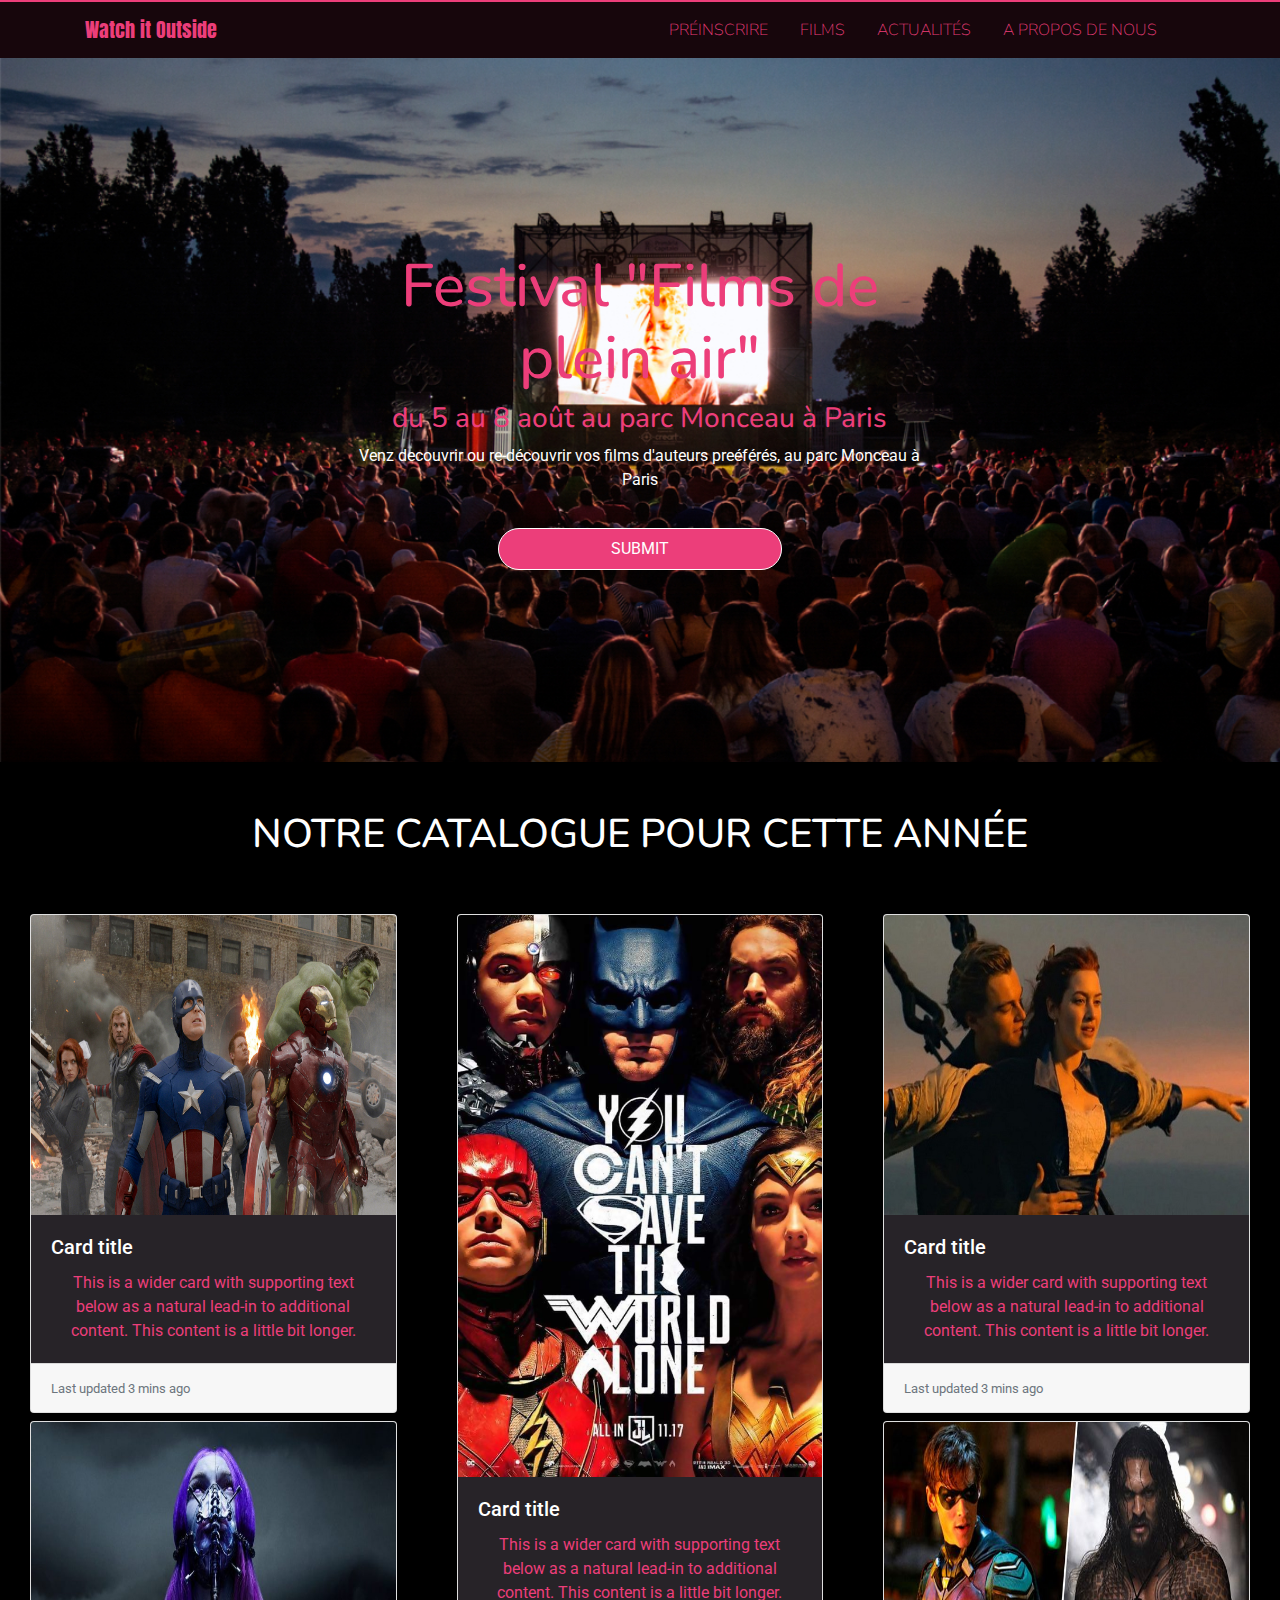
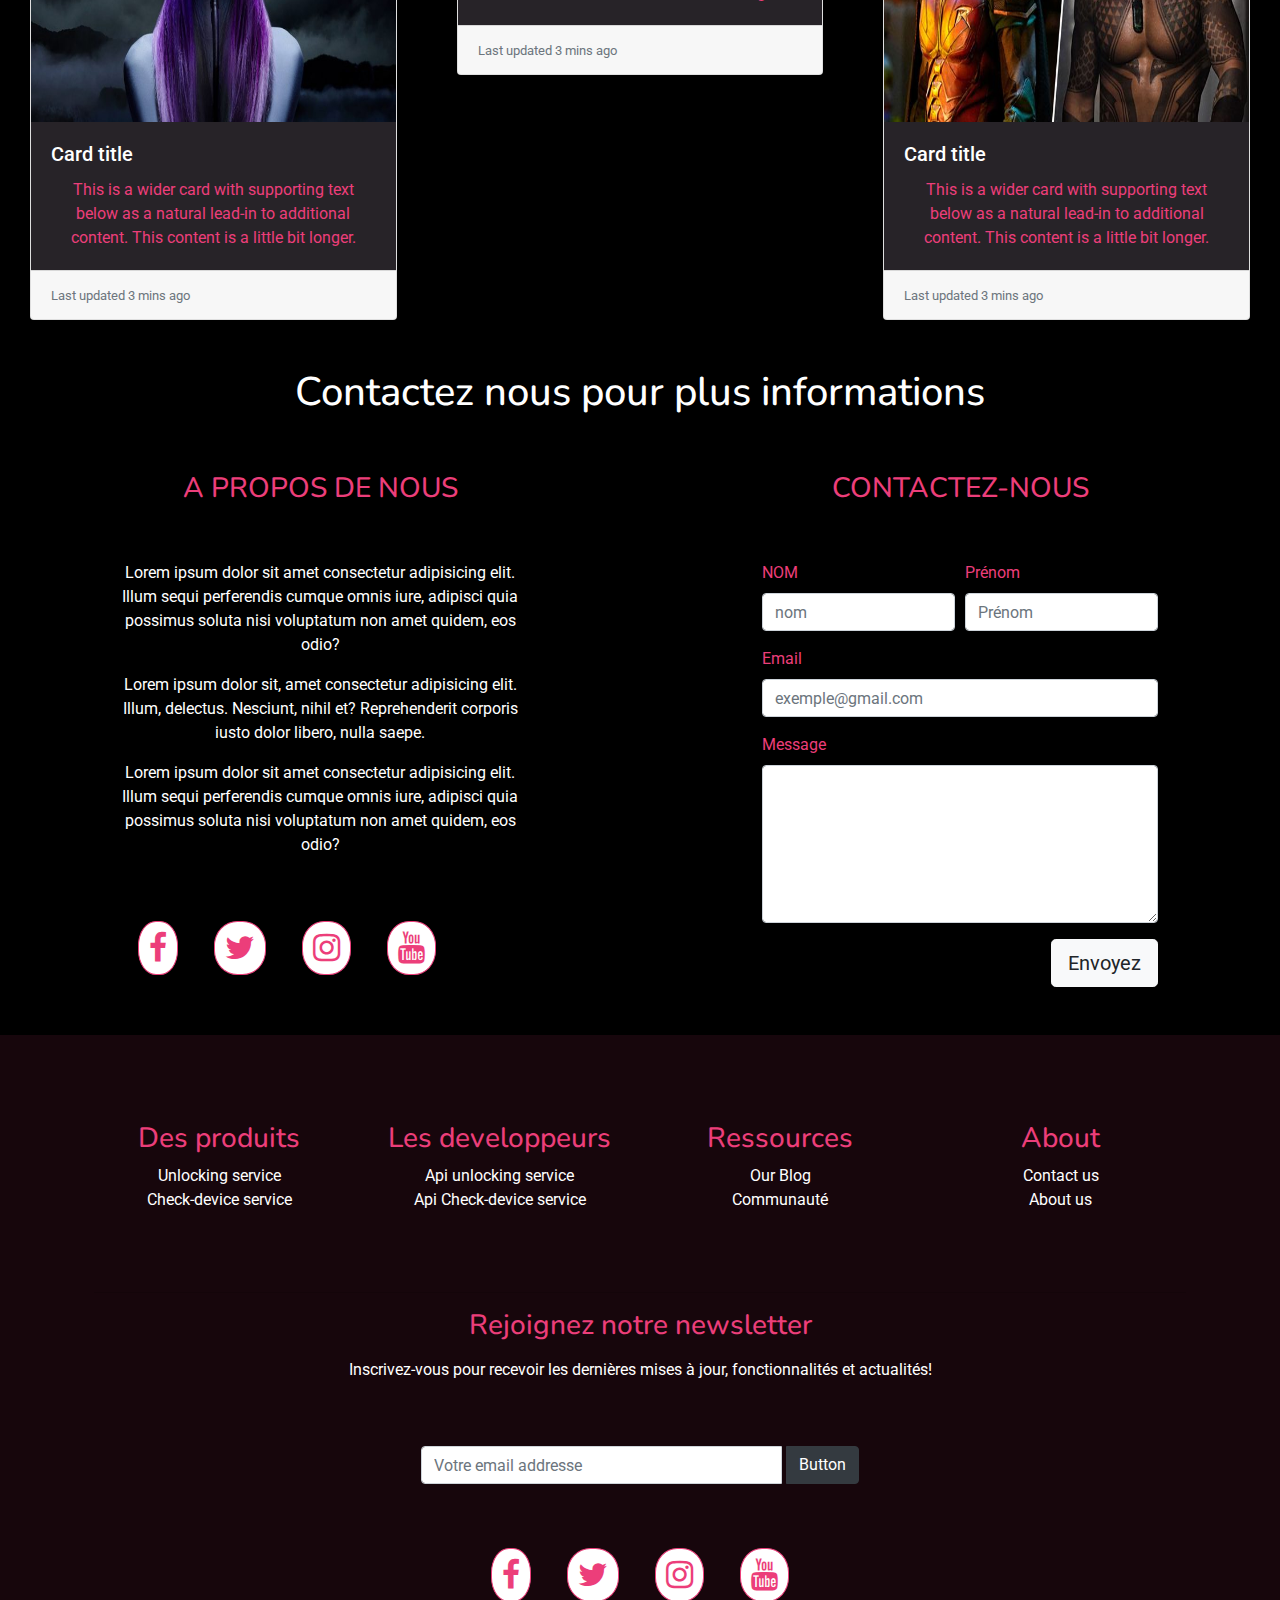
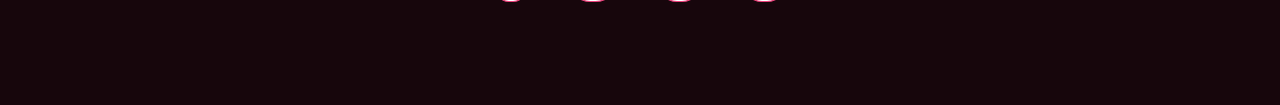
==== index.html @ cbacb04c "first commit" ====
<!DOCTYPE html>
<html lang="fr">

<head>
    <meta charset="UTF-8">
    <meta name="viewport" content="width=device-width, initial-scale=1.0">
    <meta http-equiv="X-UA-Compatible" content="ie=edge">

    <link rel="stylesheet" href="./assets/css.css">

    <link rel="stylesheet" href="https://stackpath.bootstrapcdn.com/font-awesome/4.7.0/css/font-awesome.min.css">

    <link rel="stylesheet" href="https://stackpath.bootstrapcdn.com/bootstrap/4.3.1/css/bootstrap.min.css"
        integrity="sha384-ggOyR0iXCbMQv3Xipma34MD+dH/1fQ784/j6cY/iJTQUOhcWr7x9JvoRxT2MZw1T" crossorigin="anonymous">

    <link href="https://fonts.googleapis.com/css?family=Anton|Nunito|Roboto&display=swap" rel="stylesheet">

    <title>Watch it Outside : Accueil </title>
</head>

<body>
    <header>
        <nav class="navbar navbar-expand-lg">
            <div class="container">
                <div class="row col-md-12 ">
                    <a class="navbar-brand logo" href="/web/index.html">Watch it Outside</a>
                    <button class="navbar-toggler" type="button" data-toggle="collapse"
                        data-target="#navbarSupportedContent" aria-controls="navbarSupportedContent"
                        aria-expanded="false" aria-label="Toggle navigation">
                        <span><i class='fa p-2 fa-bars'></i></span>
                    </button>

                    <div class="collapse navbar-collapse" id="navbarSupportedContent">
                        <ul class="navbar-nav mr-auto">

                        </ul>
                        <div class="my-2 my-lg-0">
                            <ul class="navbar-nav">
                                <li class="nav-item active mr-3">
                                    <a class="nav-link link-hover" href="./register.html">PRÉINSCRIRE</a>
                                </li>
                                <li class="nav-item active mr-3">
                                    <a class="nav-link" href="#films">FILMS</a>
                                </li>

                                <li class="nav-item active mr-3">
                                    <a class="nav-link" href="./news.html">ACTUALITÉS</a>
                                </li>
                                <li class="nav-item active">
                                    <a class="nav-link" href="#us">A PROPOS DE NOUS</a>
                                </li>
                            </ul>
                        </div>
                    </div>
                </div>
            </div>
        </nav>
    </header>
    <section id='carousel'>
        <div class="container">
            <div class="row">
                <div class="col-md-2"></div>
                <div class="col-md-8">
                    <h1 class="title">Festival "Films de plein air"</h1>
                    <h3>du 5 au 8 août au parc Monceau à Paris</h3>
                    <p>Venz decouvrir ou re-découvrir vos films d'auteurs preéférés, au parc Monceau à Paris </p>
                    <form action="./register.html">
                        <button type="submit" class=" p-2 button">SUBMIT</button>
                    </form>
                </div>
                <div class="col-md-2"></div>
            </div>
        </div>
    </section>

    <section id='films'>
        <div class="container-fluid">
            <div class="row pt-5 pb-5">
                <div class="col-md-12 head">
                    <h1>NOTRE CATALOGUE POUR CETTE ANNÉE</h1>
                </div>
            </div>
            <div class="row">
                <div class="col-md-4">

                    <div class="col-md-12 mx-auto mb-2">
                        <div class="card">
                            <img src="./assets/img/films/avengers_001.jpg" class="card-img-top image" alt="...">
                            <div class="card-body">
                                <h5 class="card-title">Card title</h5>
                                <p class="card-text">This is a wider card with supporting text below as a natural
                                    lead-in to
                                    additional content. This content is a little bit longer.</p>
                            </div>
                            <div class="card-footer">
                                <small class="text-muted">Last updated 3 mins ago</small>
                            </div>
                        </div>
                    </div>
                    <div class="col-md-12 mx-auto">
                        <div class="card">
                            <img src="./assets/img/films/filmsNetflixseries-1.jpg" class="card-img-top image" alt="...">
                            <div class="card-body">
                                <h5 class="card-title">Card title</h5>
                                <p class="card-text">This is a wider card with supporting text below as a natural
                                    lead-in to
                                    additional content. This content is a little bit longer.</p>
                            </div>
                            <div class="card-footer">
                                <small class="text-muted">Last updated 3 mins ago</small>
                            </div>
                        </div>
                    </div>
                </div>
                <div class="col-md-4">
                    <div class="col-md-12 mx-auto ">
                        <div class="card">
                            <img src="./assets/img/films/justice-league-.jpg" class="card-img-top" alt="...">
                            <div class="card-body">
                                <h5 class="card-title">Card title</h5>
                                <p class="card-text">This is a wider card with supporting text below as a natural
                                    lead-in to
                                    additional content. This content is a little bit longer.</p>
                            </div>
                            <div class="card-footer">
                                <small class="text-muted">Last updated 3 mins ago</small>
                            </div>
                        </div>
                    </div>
                </div>

                <div class="col-md-4">
                    <div class="col-md-12 mx-auto mb-2">
                        <div class="card">
                            <img src="./assets/img/films/titanic.jpg" class="card-img-top image" alt="...">
                            <div class="card-body">
                                <h5 class="card-title">Card title</h5>
                                <p class="card-text">This is a wider card with supporting text below as a natural
                                    lead-in to
                                    additional content. This content is a little bit longer.</p>
                            </div>
                            <div class="card-footer">
                                <small class="text-muted">Last updated 3 mins ago</small>
                            </div>
                        </div>
                    </div>
                    <div class="col-md-12 mx-auto">
                        <div class="card">
                            <img src="./assets/img/films/0985711.jpg" class="card-img-top image" alt="...">
                            <div class="card-body">
                                <h5 class="card-title">Card title</h5>
                                <p class="card-text">This is a wider card with supporting text below as a natural
                                    lead-in to
                                    additional content. This content is a little bit longer.</p>
                            </div>
                            <div class="card-footer">
                                <small class="text-muted">Last updated 3 mins ago</small>
                            </div>
                        </div>
                    </div>
                </div>
            </div>
        </div>
        
    </section>
    <section id='us'>
        <div class="container-fluid">
            <div class="row pt-5 pb-5">
                <div class="col-md-12 head">
                    <h1>Contactez nous pour plus informations</h1>
                </div>
            </div>
            <div class="row">
                <div class="col-md-6" id="about-us">
                    <div class="row">
                        <div class="col-md-6 mx-auto">
                            <h3>A PROPOS DE NOUS</h3>
                        </div>
                    </div>
                    <div class="row">
                        <div class="col-md-8 mt-5 mx-auto">
                            <p>Lorem ipsum dolor sit amet consectetur adipisicing elit.
                                Illum sequi perferendis cumque omnis iure,
                                adipisci quia possimus soluta nisi voluptatum non amet quidem,
                                eos odio?
                            </p>
                            <p>Lorem ipsum dolor sit, amet consectetur adipisicing elit.
                                Illum, delectus. Nesciunt,
                                nihil et? Reprehenderit corporis iusto dolor libero,
                                nulla saepe.
                            </p>
                            <p>Lorem ipsum dolor sit amet consectetur adipisicing elit.
                                Illum sequi perferendis cumque omnis iure,
                                adipisci quia possimus soluta nisi voluptatum non amet quidem,
                                eos odio?
                            </p>
                            <div class='mt-5'>
                                <a href="https://facebook.com"><i class='fa sociaux fa-facebook fa-2x m-3'></i></a>
                                <a href="https://twitter.com"> <i class='fa fa-twitter sociaux fa-2x m-3'></i></a>
                                <a href="https://instagram.com"><i class='fa fa-instagram sociaux fa-2x m-3'></i></a>
                                <a href="https://youtube.com"><i class='fa fa-youtube sociaux fa-2x m-3'></i></a>
                            </div>
                        </div>
                    </div>
                </div>
                <div class="col-md-6" id="contact">
                    <div class="row">
                        <div class="col-md-6 mx-auto">
                            <h3>CONTACTEZ-NOUS</h3>
                        </div>
                    </div>
                    <div class="row">
                        <div class="col-md-8 mt-5 mx-auto">
                            <form>
                                <div class="form-row">
                                    <div class="form-group col-md-6">
                                        <label for="inputEmail4">NOM</label>
                                        <input type="text" class="form-control" id="inputEmail4" placeholder="nom">
                                    </div>
                                    <div class="form-group col-md-6">
                                        <label for="inputPassword4">Prénom</label>
                                        <input type="text" class="form-control" id="inputPassword4"
                                            placeholder="Prénom">
                                    </div>
                                </div>
                                <div class="form-group">
                                    <label for="inputAddress">Email</label>
                                    <input type="email" class="form-control" id="inputAddress"
                                        placeholder="exemple@gmail.com">
                                </div>
                                <div class="form-group">
                                    <label for="exampleFormControlTextarea1">Message</label>
                                    <textarea class="form-control" id="exampleFormControlTextarea1" rows="6"></textarea>
                                </div>
                                <button class="btn btn-light mb-5 btn-lg float-right">Envoyez</button>
                            </form>
                        </div>
                    </div>
                </div>
            </div>
        </div>
    </section>
    <footer>
        <div class='container-fluid footer'>
            <div class='row'>
                <div class='col-md-12 col-10 '>
                    <div class='container'>
                        <div class='row'>
                            <div class='col-md-3 mx-auto  col-5 product'>
                                <h3 class=''> Des produits</h3>
                                <ul class='ul'>
                                    <li>Unlocking service</li>
                                    <li> Check-device service</li>
                                    <li></li>
                                    <li></li>
                                </ul>
                            </div>
                            <div class='col-md-3 mx-auto col-5 developer'>
                                <h3 class=''>Les developpeurs</h3>
                                <ul>
                                    <li>Api unlocking service</li>
                                    <li> Api Check-device service</li>
                                    <li></li>
                                    <li></li>
                                </ul>
                            </div>
                            <div class='col-md-3 mx-auto  col-5 resource'>
                                <h3 class=''>Ressources</h3>
                                <ul>
                                    <li>Our Blog</li>
                                    <li>Communauté</li>
                                </ul>
                            </div>
                            <div class='col-md-3 mx-auto col-5 mb-5  about'>
                                <h3 class=''>About</h3>
                                <ul>
                                    <li>Contact us</li>
                                    <li> About us</li>

                                </ul>
                            </div>
                        </div>
                    </div>
                    <div class='container'>
                        <hr>
                        </hr>

                        <div class='row'>
                            <div class='col-md-12 mx-auto'>
                                <h3 class='titleSlug'> Rejoignez notre newsletter</h3>
                                <p class='mt-3 mb-3 infotext'>Inscrivez-vous pour recevoir les dernières mises à
                                    jour, fonctionnalités et actualités!</p>
                            </div>
                            <div class='col-md-5 mx-auto mt-5'>
                                <div class='form-group'>
                                    <div class="input-group  mb-3">
                                        <input type="text" class="form-control control-lg-round "
                                            placeholder="Votre email addresse" />
                                        <div class="input-group-append ml-1">
                                            <button class="btn btn-dark  " type="button">Button</button>
                                        </div>
                                    </div>
                                </div>

                                <div class='inline mt-5'>
                                    <i class='fa sociaux fa-facebook fa-2x m-3'></i>
                                    <i class='fa sociaux fa-twitter fa-2x m-3'></i>
                                    <i class='fa sociaux fa-instagram fa-2x m-3'></i>
                                    <i class='fa sociaux fa-youtube fa-2x m-3'></i>
                                </div>
                            </div>
                        </div>
                    </div>

                </div>
            </div>
        </div>
    </footer>

</body>
<script src="https://code.jquery.com/jquery-3.3.1.slim.min.js"
    integrity="sha384-q8i/X+965DzO0rT7abK41JStQIAqVgRVzpbzo5smXKp4YfRvH+8abtTE1Pi6jizo" crossorigin="anonymous">
    </script>
<script src="https://cdnjs.cloudflare.com/ajax/libs/popper.js/1.14.7/umd/popper.min.js"
    integrity="sha384-UO2eT0CpHqdSJQ6hJty5KVphtPhzWj9WO1clHTMGa3JDZwrnQq4sF86dIHNDz0W1"
    crossorigin="anonymous"></script>
<script src="https://stackpath.bootstrapcdn.com/bootstrap/4.3.1/js/bootstrap.min.js"
    integrity="sha384-JjSmVgyd0p3pXB1rRibZUAYoIIy6OrQ6VrjIEaFf/nJGzIxFDsf4x0xIM+B07jRM" crossorigin="anonymous">
    </script>

</html>
---- assets/css.css ----
header{
    background-color: #17060c;
    border-top: 2px solid #ec3e7a;
    color: #ec3e7a
}

.navbar-toggler1{
    background-color:#ec3e7a;
    border-radius: 5px 
}

.logo{
    color: #ec3e7a;
    font-family: 'Anton', sans-serif;
}

.logo:hover{
    color: #ec3e7a;
    font-family: 'Anton', sans-serif;
}

.card-title{
    color: #fff;
}

.card-text{
    color:  #ec3e7a;
}

.fa-bars{
    color: #fff;
}

.hero-title{
    color: #ec3e7a;
    font-size: 40px
}
.hero-p{
    color: #ec3e7a;
}

.card .image{
    height: 300px;
}
.navbar-toggler-icon1{
    background-color: #ec3e7a;
}

.nav-link{
    color: #ec3e7a;
    font-family: 'Nunito', sans-serif;
    font-weight: 100;
  }

.nav-link:hover{
    color: #ffffff;
    font-family: 'Nunito', sans-serif;
    font-weight: 100;
    text-decoration: none;
    border-bottom: 2px solid #ec3e7a;
    transition-duration: 500ms;
}

.card{
    color: #ec3e7a;
}
.card-body{
    background-color: #272328
}

.carousel{
    margin: 25px 0px 50px 0px
  }
#carousel{
    background-image: url('./img/cinema-plein-air-paris-ete-2019.jpg');
    background-size: cover;
    padding: 15%;
}

.d-block{
    width: 1024px;
    height: 509px;
}
.title{
    color: #ec3e7a;
    text-align: center; 
    font-size: 60px;
    font-family: 'Nunito', sans-serif;
}
h3{
    color: #ec3e7a;
    text-align: center; 
    font-family: 'Nunito', sans-serif;
}

.button{
    background-color: #ec3e7a;
    margin-top: 20px ;
    margin-left:25%; 
    color: #fff;
    border: 1px solid white;
    border-radius: 30px;
    width: 50%
}

.button:hover{
    background-color: #ffffff;
    color: #ec3e7a;
    text-align: center;
}
p{
    color: #ffffff;
    text-align: center;
}
h1{
    color: #fff;
    text-align: center;
    font-family: 'Nunito', sans-serif;
}

label{
    color: #ec3e7a;
}

footer{
    background-color:  #17060c;
    color: #ec3e7a;
    padding: 5%

}

.inline{
    color: #ec3e7a;
    text-align: center
}

.footer{
    background-color: #17060c;
    color: #ec3e7a;
    padding-top: 2%;
    padding-bottom:2%
  
}

li{
    color: #ffffff;
    text-align: center;
    list-style-type: none;
}

ul{
    margin: 0;
    padding: 0;
  }

#films{
    background-color: #000000;
}

#us{
    background-color: #000000;
}

.sociaux{
    color: #ec3e7a;
    border: 1px solid #ec3e7a;
    border-radius: 45%;
    padding: 10px;
    background-color: #fff;
}

.form{
    background-color: #aaa;
    padding: 5%;
    opacity: 0.9;
}

#catalogue{
    background-image: url('./img/netflix.jpeg');
    background-size: cover;
    padding: 5%;
}
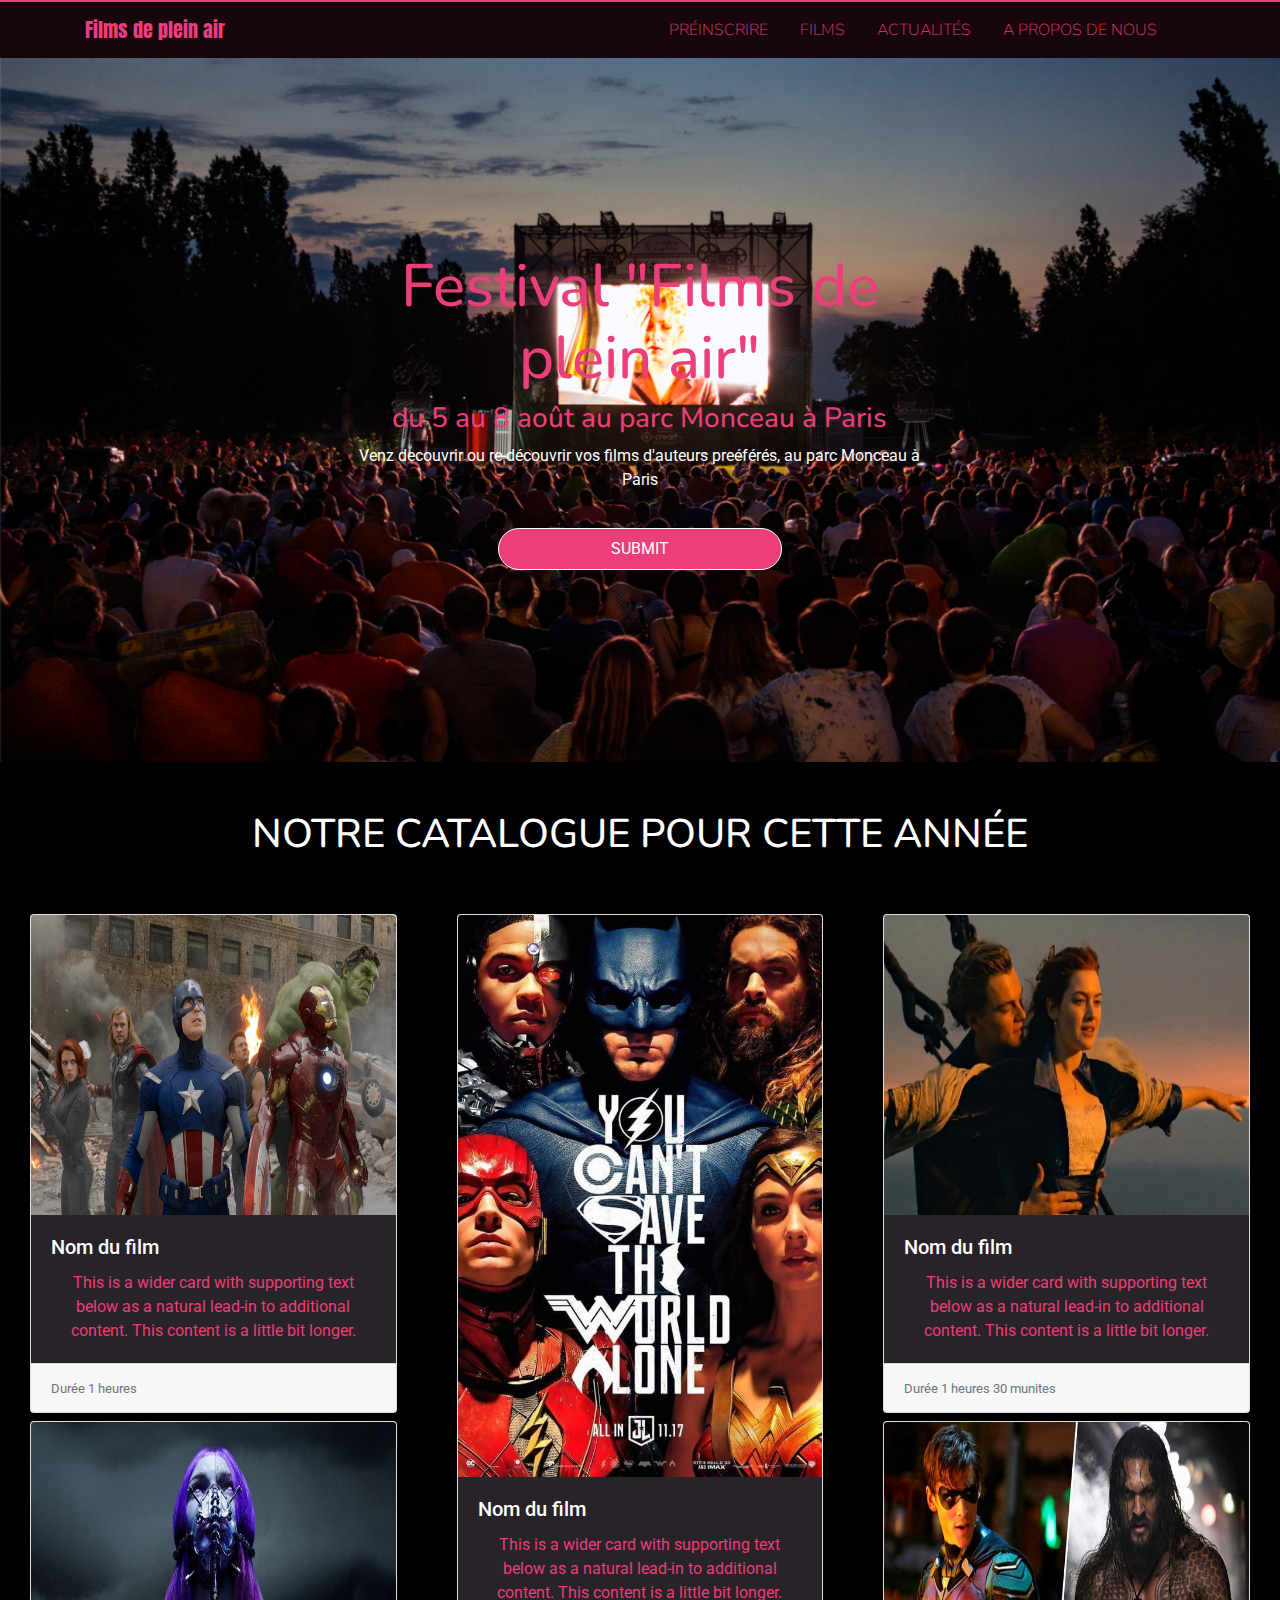
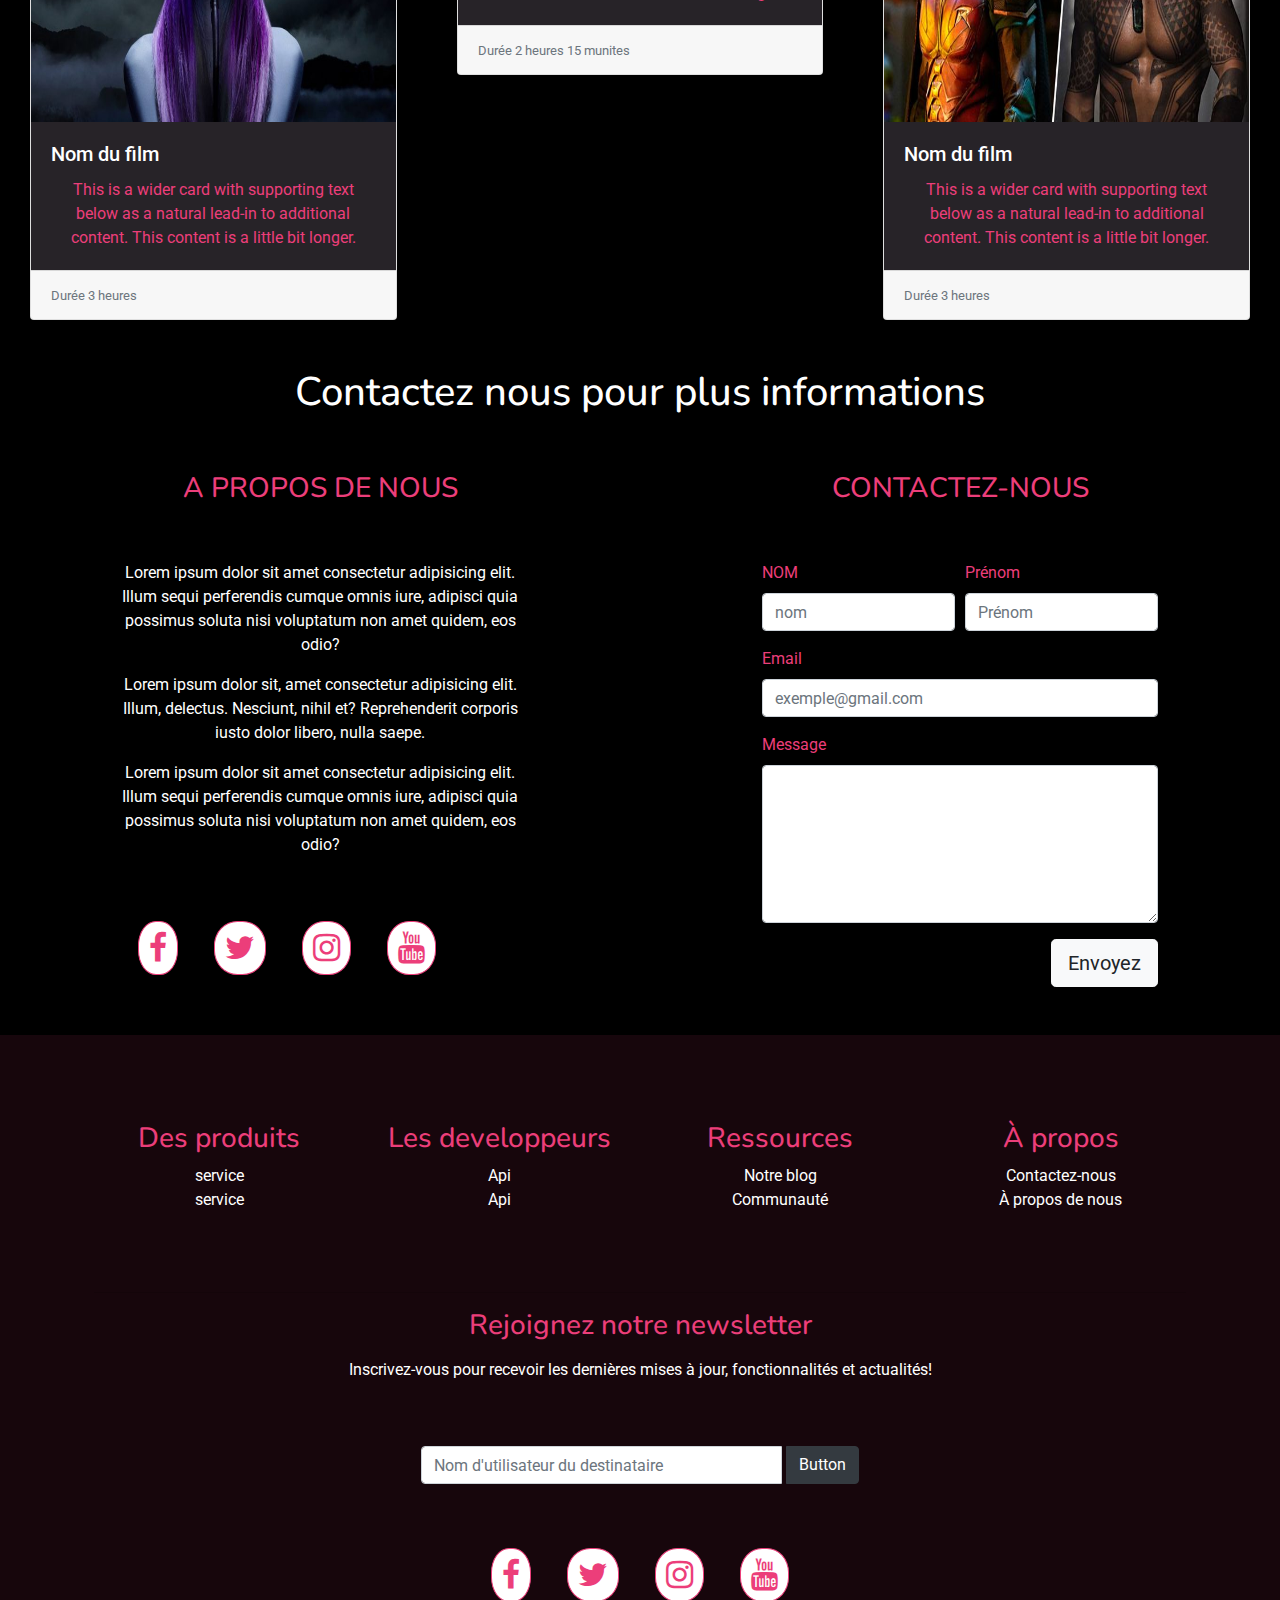
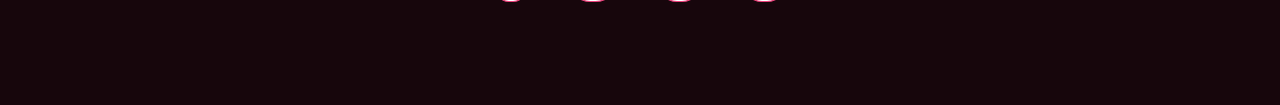
==== commit 41501007: "chack page in french" ====
--- a/index.html
+++ b/index.html
@@ -15,7 +15,7 @@
 
     <link href="https://fonts.googleapis.com/css?family=Anton|Nunito|Roboto&display=swap" rel="stylesheet">
 
-    <title>Watch it Outside : Accueil </title>
+    <title>Films de plein air : Accueil </title>
 </head>
 
 <body>
@@ -23,7 +23,7 @@
         <nav class="navbar navbar-expand-lg">
             <div class="container">
                 <div class="row col-md-12 ">
-                    <a class="navbar-brand logo" href="/web/index.html">Watch it Outside</a>
+                    <a class="navbar-brand logo" href="/">Films de plein air</a>
                     <button class="navbar-toggler" type="button" data-toggle="collapse"
                         data-target="#navbarSupportedContent" aria-controls="navbarSupportedContent"
                         aria-expanded="false" aria-label="Toggle navigation">
@@ -87,13 +87,13 @@
                         <div class="card">
                             <img src="./assets/img/films/avengers_001.jpg" class="card-img-top image" alt="...">
                             <div class="card-body">
-                                <h5 class="card-title">Card title</h5>
-                                <p class="card-text">This is a wider card with supporting text below as a natural
-                                    lead-in to
-                                    additional content. This content is a little bit longer.</p>
-                            </div>
-                            <div class="card-footer">
-                                <small class="text-muted">Last updated 3 mins ago</small>
+                                <h5 class="card-title">Nom du film</h5>
+                                <p class="card-text">This is a wider card with supporting text below as a natural
+                                    lead-in to
+                                    additional content. This content is a little bit longer.</p>
+                            </div>
+                            <div class="card-footer">
+                                <small class="text-muted">Durée 1 heures</small>
                             </div>
                         </div>
                     </div>
@@ -101,13 +101,13 @@
                         <div class="card">
                             <img src="./assets/img/films/filmsNetflixseries-1.jpg" class="card-img-top image" alt="...">
                             <div class="card-body">
-                                <h5 class="card-title">Card title</h5>
-                                <p class="card-text">This is a wider card with supporting text below as a natural
-                                    lead-in to
-                                    additional content. This content is a little bit longer.</p>
-                            </div>
-                            <div class="card-footer">
-                                <small class="text-muted">Last updated 3 mins ago</small>
+                                <h5 class="card-title">Nom du film</h5>
+                                <p class="card-text">This is a wider card with supporting text below as a natural
+                                    lead-in to
+                                    additional content. This content is a little bit longer.</p>
+                            </div>
+                            <div class="card-footer">
+                                <small class="text-muted">Durée 3 heures</small>
                             </div>
                         </div>
                     </div>
@@ -117,13 +117,13 @@
                         <div class="card">
                             <img src="./assets/img/films/justice-league-.jpg" class="card-img-top" alt="...">
                             <div class="card-body">
-                                <h5 class="card-title">Card title</h5>
-                                <p class="card-text">This is a wider card with supporting text below as a natural
-                                    lead-in to
-                                    additional content. This content is a little bit longer.</p>
-                            </div>
-                            <div class="card-footer">
-                                <small class="text-muted">Last updated 3 mins ago</small>
+                                <h5 class="card-title">Nom du film</h5>
+                                <p class="card-text">This is a wider card with supporting text below as a natural
+                                    lead-in to
+                                    additional content. This content is a little bit longer.</p>
+                            </div>
+                            <div class="card-footer">
+                                <small class="text-muted">Durée 2 heures 15 munites</small>
                             </div>
                         </div>
                     </div>
@@ -134,13 +134,13 @@
                         <div class="card">
                             <img src="./assets/img/films/titanic.jpg" class="card-img-top image" alt="...">
                             <div class="card-body">
-                                <h5 class="card-title">Card title</h5>
-                                <p class="card-text">This is a wider card with supporting text below as a natural
-                                    lead-in to
-                                    additional content. This content is a little bit longer.</p>
-                            </div>
-                            <div class="card-footer">
-                                <small class="text-muted">Last updated 3 mins ago</small>
+                                <h5 class="card-title">Nom du film</h5>
+                                <p class="card-text">This is a wider card with supporting text below as a natural
+                                    lead-in to
+                                    additional content. This content is a little bit longer.</p>
+                            </div>
+                            <div class="card-footer">
+                                <small class="text-muted">Durée 1 heures 30 munites</small>
                             </div>
                         </div>
                     </div>
@@ -148,13 +148,13 @@
                         <div class="card">
                             <img src="./assets/img/films/0985711.jpg" class="card-img-top image" alt="...">
                             <div class="card-body">
-                                <h5 class="card-title">Card title</h5>
-                                <p class="card-text">This is a wider card with supporting text below as a natural
-                                    lead-in to
-                                    additional content. This content is a little bit longer.</p>
-                            </div>
-                            <div class="card-footer">
-                                <small class="text-muted">Last updated 3 mins ago</small>
+                                <h5 class="card-title">Nom du film</h5>
+                                <p class="card-text">This is a wider card with supporting text below as a natural
+                                    lead-in to
+                                    additional content. This content is a little bit longer.</p>
+                            </div>
+                            <div class="card-footer">
+                                <small class="text-muted">Durée 3 heures</small>
                             </div>
                         </div>
                     </div>
@@ -249,8 +249,8 @@
                             <div class='col-md-3 mx-auto  col-5 product'>
                                 <h3 class=''> Des produits</h3>
                                 <ul class='ul'>
-                                    <li>Unlocking service</li>
-                                    <li> Check-device service</li>
+                                    <li> service</li>
+                                    <li>  service</li>
                                     <li></li>
                                     <li></li>
                                 </ul>
@@ -258,8 +258,8 @@
                             <div class='col-md-3 mx-auto col-5 developer'>
                                 <h3 class=''>Les developpeurs</h3>
                                 <ul>
-                                    <li>Api unlocking service</li>
-                                    <li> Api Check-device service</li>
+                                    <li>Api </li>
+                                    <li> Api </li>
                                     <li></li>
                                     <li></li>
                                 </ul>
@@ -267,15 +267,15 @@
                             <div class='col-md-3 mx-auto  col-5 resource'>
                                 <h3 class=''>Ressources</h3>
                                 <ul>
-                                    <li>Our Blog</li>
+                                    <li>Notre blog</li>
                                     <li>Communauté</li>
                                 </ul>
                             </div>
                             <div class='col-md-3 mx-auto col-5 mb-5  about'>
-                                <h3 class=''>About</h3>
+                                <h3 class=''>À propos</h3>
                                 <ul>
-                                    <li>Contact us</li>
-                                    <li> About us</li>
+                                    <li>Contactez-nous</li>
+                                    <li> À propos de nous</li>
 
                                 </ul>
                             </div>
@@ -295,7 +295,7 @@
                                 <div class='form-group'>
                                     <div class="input-group  mb-3">
                                         <input type="text" class="form-control control-lg-round "
-                                            placeholder="Votre email addresse" />
+                                            placeholder="Nom d'utilisateur du destinataire" />
                                         <div class="input-group-append ml-1">
                                             <button class="btn btn-dark  " type="button">Button</button>
                                         </div>
@@ -316,6 +316,7 @@
             </div>
         </div>
     </footer>
+
 
 </body>
 <script src="https://code.jquery.com/jquery-3.3.1.slim.min.js"
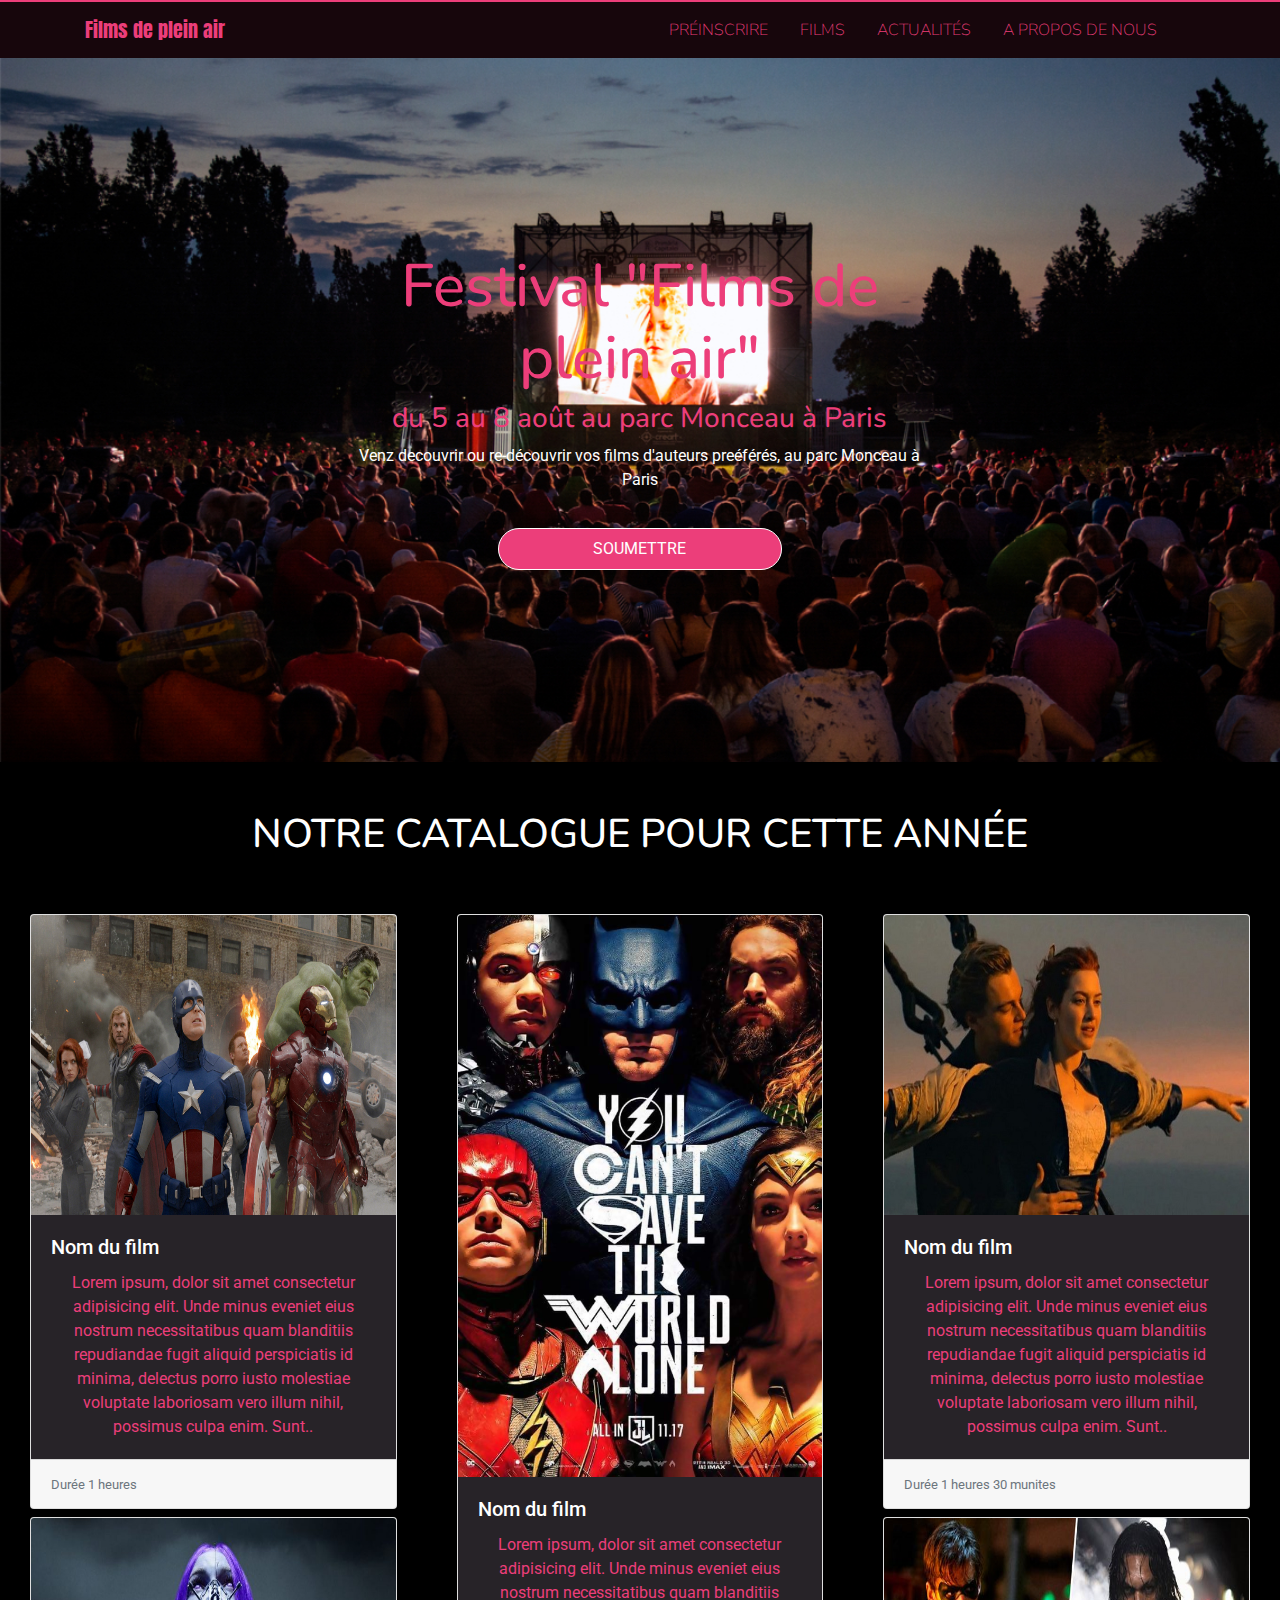
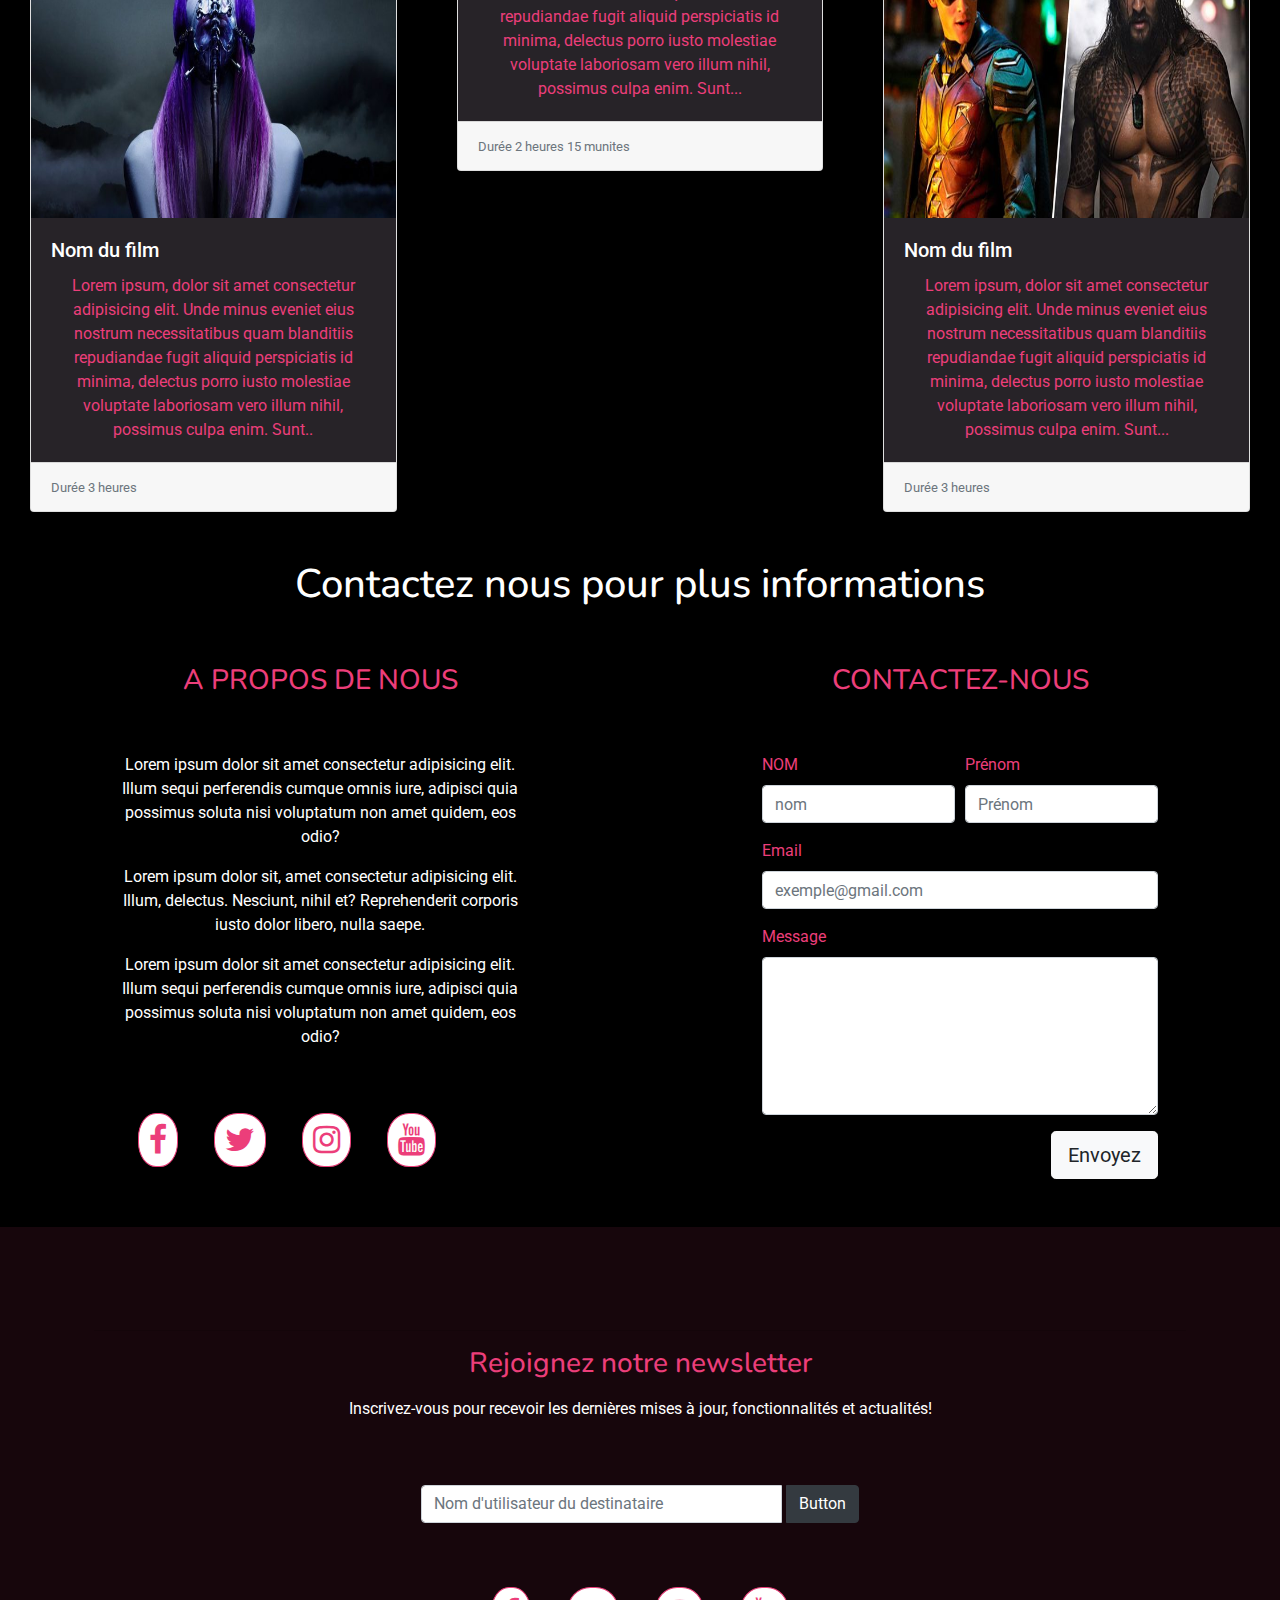
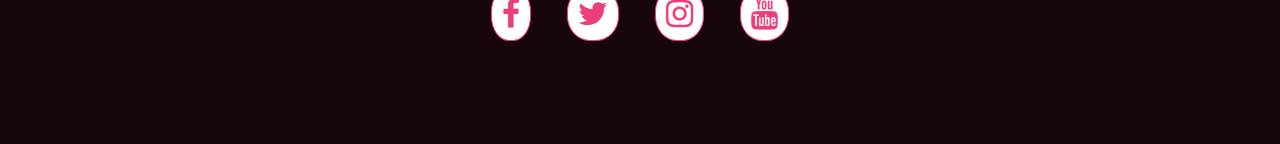
==== commit 16f3e5fd: "last" ====
--- a/index.html
+++ b/index.html
@@ -23,7 +23,7 @@
         <nav class="navbar navbar-expand-lg">
             <div class="container">
                 <div class="row col-md-12 ">
-                    <a class="navbar-brand logo" href="/">Films de plein air</a>
+                    <a class="navbar-brand logo" href="./index.html">Films de plein air</a>
                     <button class="navbar-toggler" type="button" data-toggle="collapse"
                         data-target="#navbarSupportedContent" aria-controls="navbarSupportedContent"
                         aria-expanded="false" aria-label="Toggle navigation">
@@ -47,7 +47,7 @@
                                     <a class="nav-link" href="./news.html">ACTUALITÉS</a>
                                 </li>
                                 <li class="nav-item active">
-                                    <a class="nav-link" href="#us">A PROPOS DE NOUS</a>
+                                    <a class="nav-link" href="./contact.html">A PROPOS DE NOUS</a>
                                 </li>
                             </ul>
                         </div>
@@ -65,7 +65,7 @@
                     <h3>du 5 au 8 août au parc Monceau à Paris</h3>
                     <p>Venz decouvrir ou re-découvrir vos films d'auteurs preéférés, au parc Monceau à Paris </p>
                     <form action="./register.html">
-                        <button type="submit" class=" p-2 button">SUBMIT</button>
+                        <button type="submit" class=" p-2 button">SOUMETTRE</button>
                     </form>
                 </div>
                 <div class="col-md-2"></div>
@@ -88,9 +88,9 @@
                             <img src="./assets/img/films/avengers_001.jpg" class="card-img-top image" alt="...">
                             <div class="card-body">
                                 <h5 class="card-title">Nom du film</h5>
-                                <p class="card-text">This is a wider card with supporting text below as a natural
-                                    lead-in to
-                                    additional content. This content is a little bit longer.</p>
+                                <p class="card-text">Lorem ipsum, dolor sit amet consectetur adipisicing elit. 
+                                    Unde minus eveniet eius nostrum necessitatibus quam blanditiis repudiandae fugit aliquid perspiciatis id minima,
+                                     delectus porro iusto molestiae voluptate laboriosam vero illum nihil, possimus culpa enim. Sunt..</p>
                             </div>
                             <div class="card-footer">
                                 <small class="text-muted">Durée 1 heures</small>
@@ -102,9 +102,9 @@
                             <img src="./assets/img/films/filmsNetflixseries-1.jpg" class="card-img-top image" alt="...">
                             <div class="card-body">
                                 <h5 class="card-title">Nom du film</h5>
-                                <p class="card-text">This is a wider card with supporting text below as a natural
-                                    lead-in to
-                                    additional content. This content is a little bit longer.</p>
+                                <p class="card-text">Lorem ipsum, dolor sit amet consectetur adipisicing elit. 
+                                        Unde minus eveniet eius nostrum necessitatibus quam blanditiis repudiandae fugit aliquid perspiciatis id minima,
+                                         delectus porro iusto molestiae voluptate laboriosam vero illum nihil, possimus culpa enim. Sunt..</p>
                             </div>
                             <div class="card-footer">
                                 <small class="text-muted">Durée 3 heures</small>
@@ -118,9 +118,9 @@
                             <img src="./assets/img/films/justice-league-.jpg" class="card-img-top" alt="...">
                             <div class="card-body">
                                 <h5 class="card-title">Nom du film</h5>
-                                <p class="card-text">This is a wider card with supporting text below as a natural
-                                    lead-in to
-                                    additional content. This content is a little bit longer.</p>
+                                <p class="card-text">Lorem ipsum, dolor sit amet consectetur adipisicing elit. 
+                                        Unde minus eveniet eius nostrum necessitatibus quam blanditiis repudiandae fugit aliquid perspiciatis id minima,
+                                         delectus porro iusto molestiae voluptate laboriosam vero illum nihil, possimus culpa enim. Sunt...</p>
                             </div>
                             <div class="card-footer">
                                 <small class="text-muted">Durée 2 heures 15 munites</small>
@@ -135,9 +135,9 @@
                             <img src="./assets/img/films/titanic.jpg" class="card-img-top image" alt="...">
                             <div class="card-body">
                                 <h5 class="card-title">Nom du film</h5>
-                                <p class="card-text">This is a wider card with supporting text below as a natural
-                                    lead-in to
-                                    additional content. This content is a little bit longer.</p>
+                                <p class="card-text">Lorem ipsum, dolor sit amet consectetur adipisicing elit. 
+                                        Unde minus eveniet eius nostrum necessitatibus quam blanditiis repudiandae fugit aliquid perspiciatis id minima,
+                                         delectus porro iusto molestiae voluptate laboriosam vero illum nihil, possimus culpa enim. Sunt..</p>
                             </div>
                             <div class="card-footer">
                                 <small class="text-muted">Durée 1 heures 30 munites</small>
@@ -149,9 +149,9 @@
                             <img src="./assets/img/films/0985711.jpg" class="card-img-top image" alt="...">
                             <div class="card-body">
                                 <h5 class="card-title">Nom du film</h5>
-                                <p class="card-text">This is a wider card with supporting text below as a natural
-                                    lead-in to
-                                    additional content. This content is a little bit longer.</p>
+                                <p class="card-text">Lorem ipsum, dolor sit amet consectetur adipisicing elit. 
+                                        Unde minus eveniet eius nostrum necessitatibus quam blanditiis repudiandae fugit aliquid perspiciatis id minima,
+                                         delectus porro iusto molestiae voluptate laboriosam vero illum nihil, possimus culpa enim. Sunt...</p>
                             </div>
                             <div class="card-footer">
                                 <small class="text-muted">Durée 3 heures</small>
@@ -244,43 +244,7 @@
         <div class='container-fluid footer'>
             <div class='row'>
                 <div class='col-md-12 col-10 '>
-                    <div class='container'>
-                        <div class='row'>
-                            <div class='col-md-3 mx-auto  col-5 product'>
-                                <h3 class=''> Des produits</h3>
-                                <ul class='ul'>
-                                    <li> service</li>
-                                    <li>  service</li>
-                                    <li></li>
-                                    <li></li>
-                                </ul>
-                            </div>
-                            <div class='col-md-3 mx-auto col-5 developer'>
-                                <h3 class=''>Les developpeurs</h3>
-                                <ul>
-                                    <li>Api </li>
-                                    <li> Api </li>
-                                    <li></li>
-                                    <li></li>
-                                </ul>
-                            </div>
-                            <div class='col-md-3 mx-auto  col-5 resource'>
-                                <h3 class=''>Ressources</h3>
-                                <ul>
-                                    <li>Notre blog</li>
-                                    <li>Communauté</li>
-                                </ul>
-                            </div>
-                            <div class='col-md-3 mx-auto col-5 mb-5  about'>
-                                <h3 class=''>À propos</h3>
-                                <ul>
-                                    <li>Contactez-nous</li>
-                                    <li> À propos de nous</li>
-
-                                </ul>
-                            </div>
-                        </div>
-                    </div>
+                    
                     <div class='container'>
                         <hr>
                         </hr>
--- a/assets/css.css
+++ b/assets/css.css
@@ -4,6 +4,7 @@
     border-top: 2px solid #ec3e7a;
     color: #ec3e7a
 }
+
 
 .navbar-toggler1{
     background-color:#ec3e7a;
@@ -64,6 +65,7 @@
 
 .card{
     color: #ec3e7a;
+    cursor: pointer;
 }
 .card-body{
     background-color: #272328
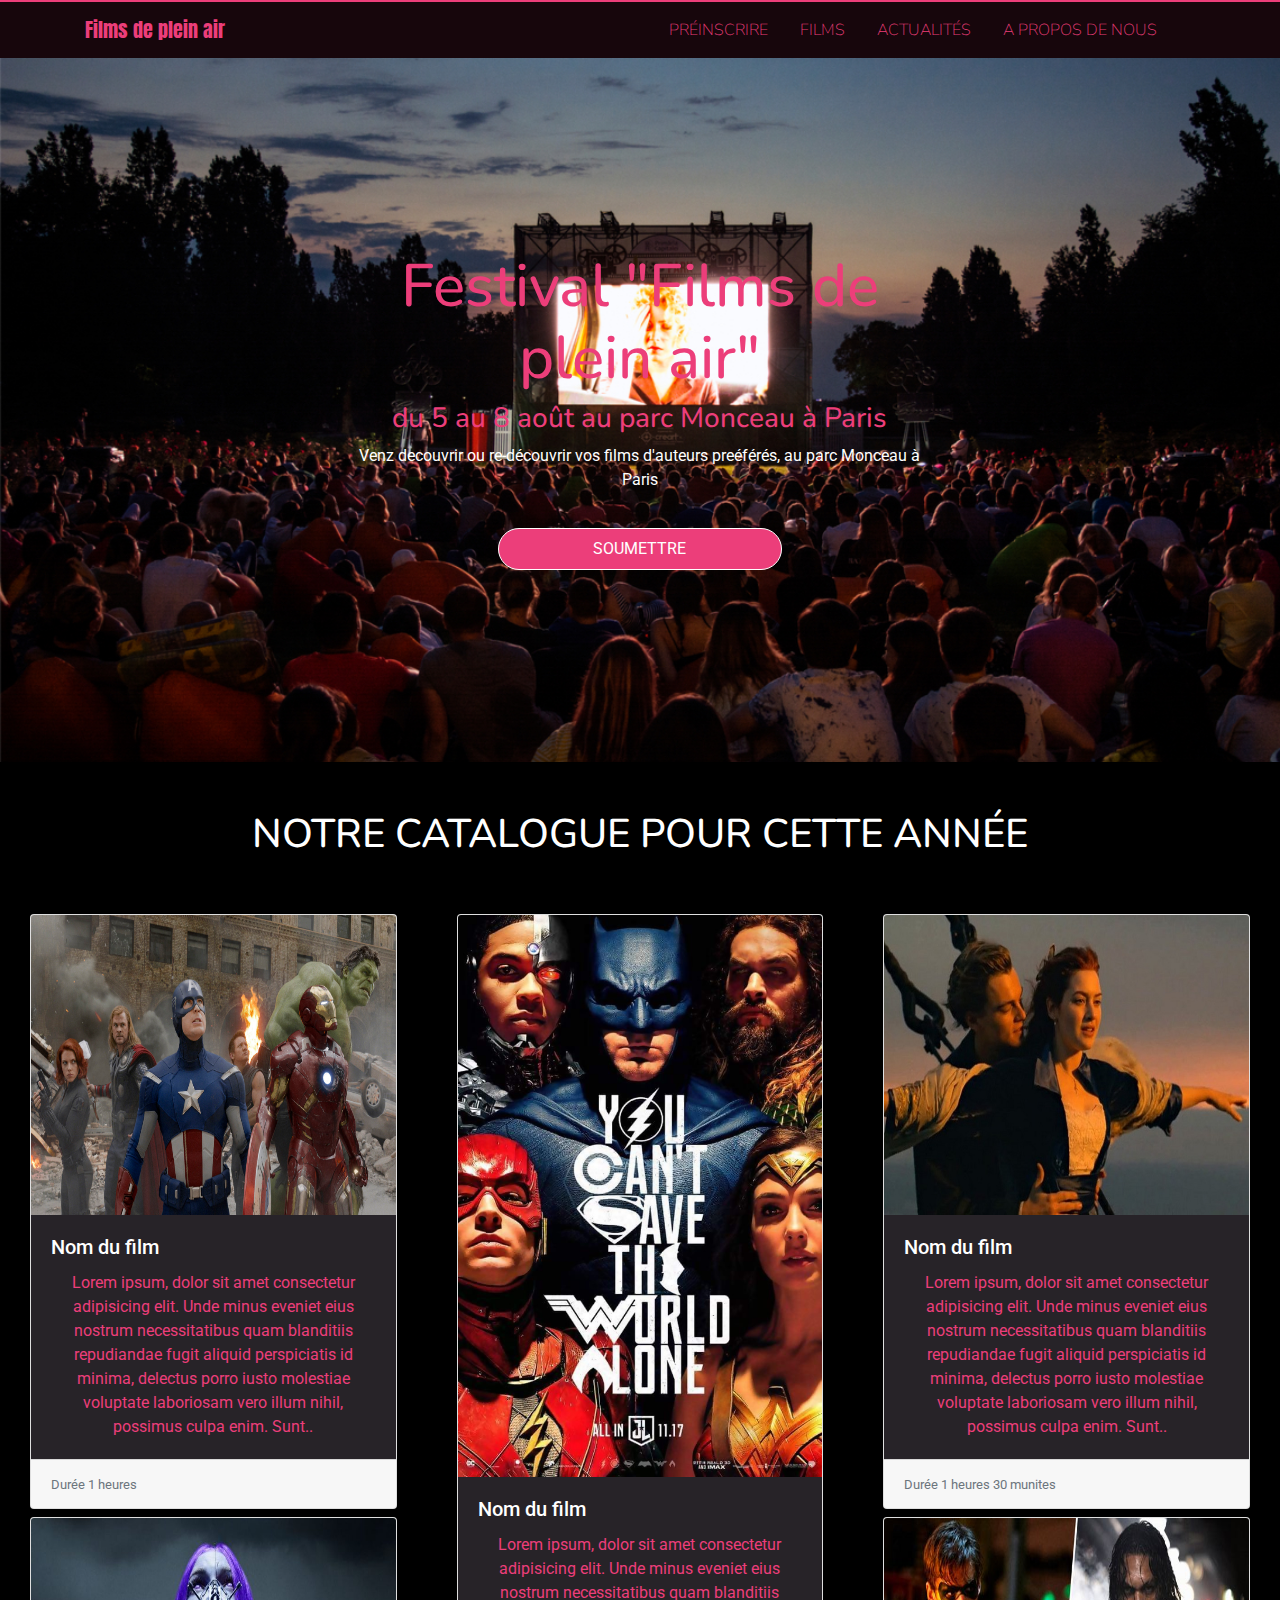
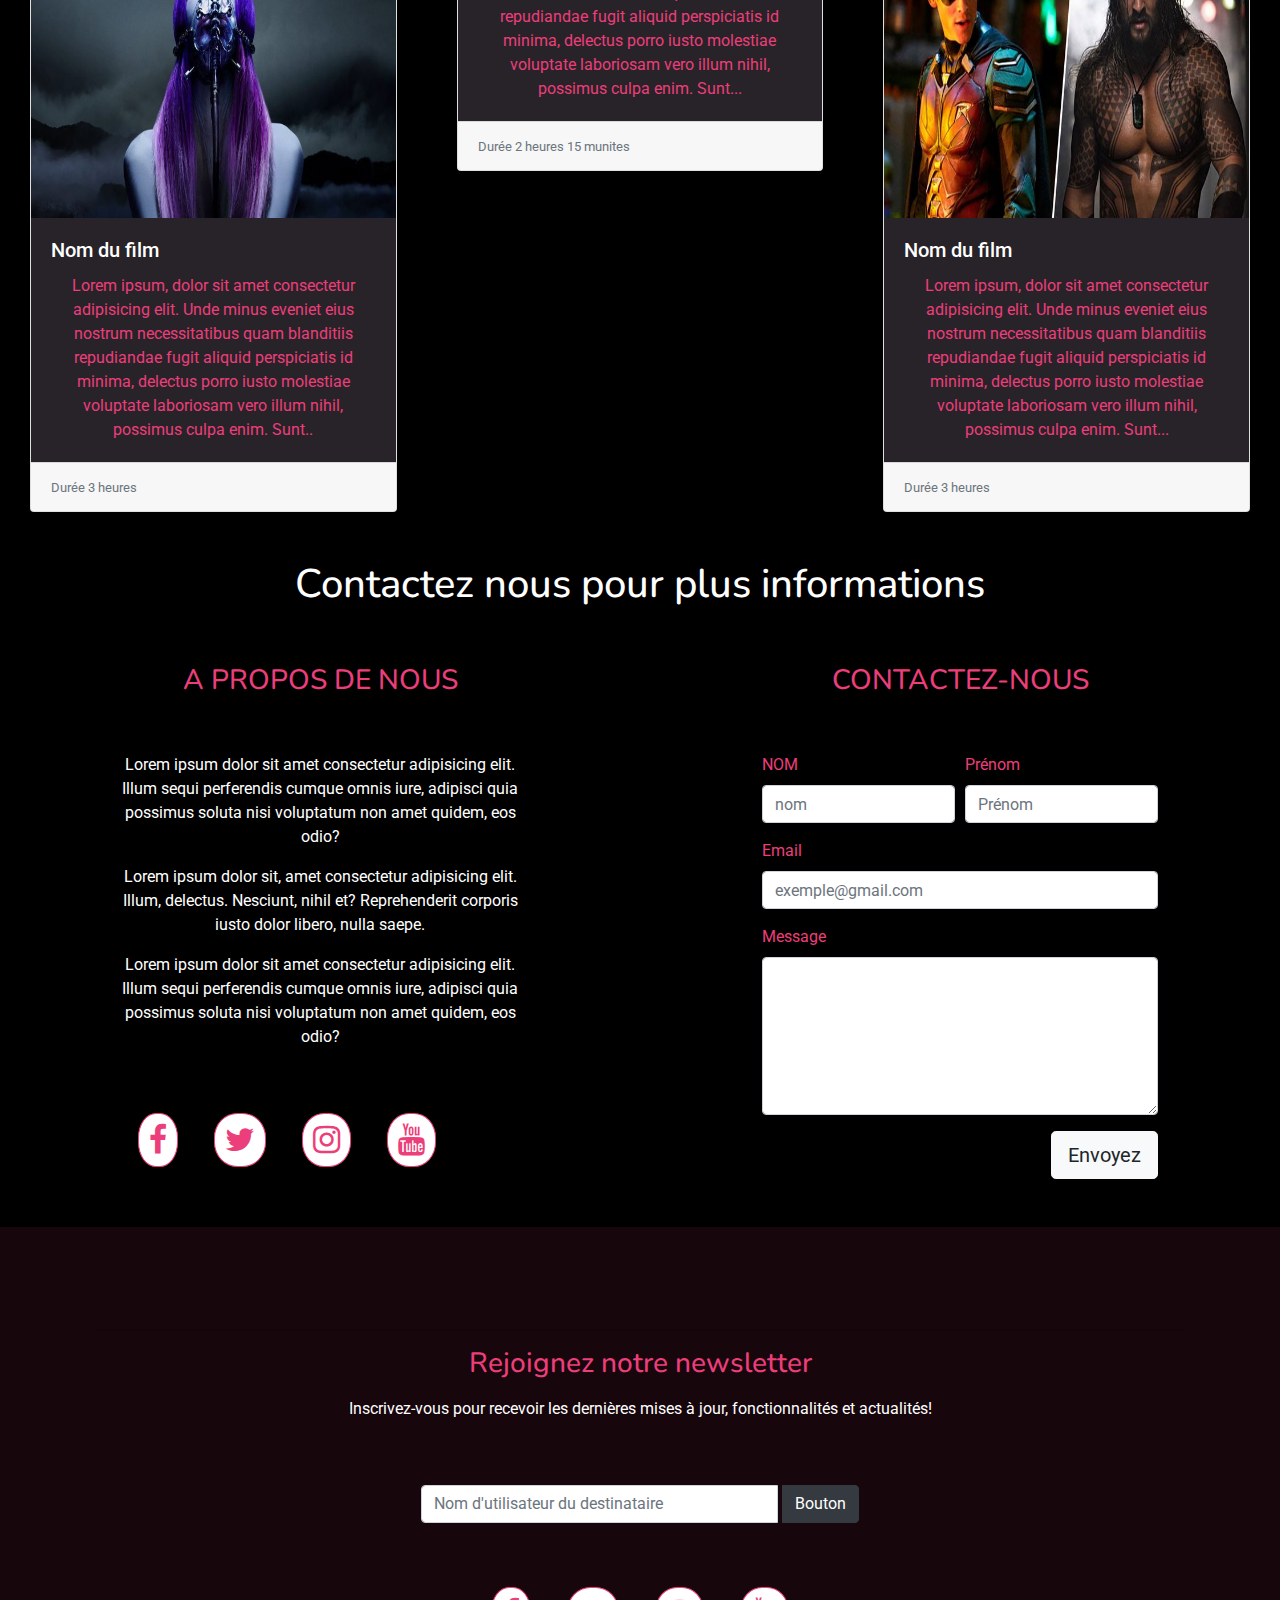
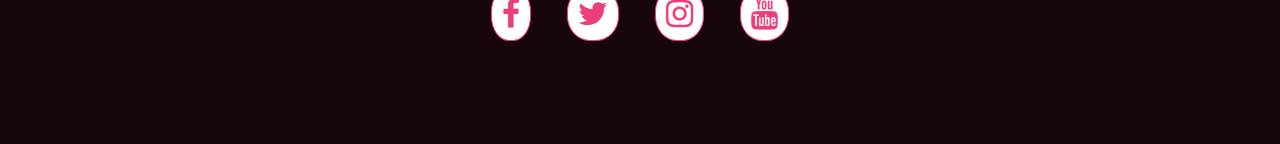
==== commit 7958929d: "finish 2" ====
--- a/index.html
+++ b/index.html
@@ -261,7 +261,7 @@
                                         <input type="text" class="form-control control-lg-round "
                                             placeholder="Nom d'utilisateur du destinataire" />
                                         <div class="input-group-append ml-1">
-                                            <button class="btn btn-dark  " type="button">Button</button>
+                                            <button class="btn btn-dark  " type="button">Bouton</button>
                                         </div>
                                     </div>
                                 </div>
